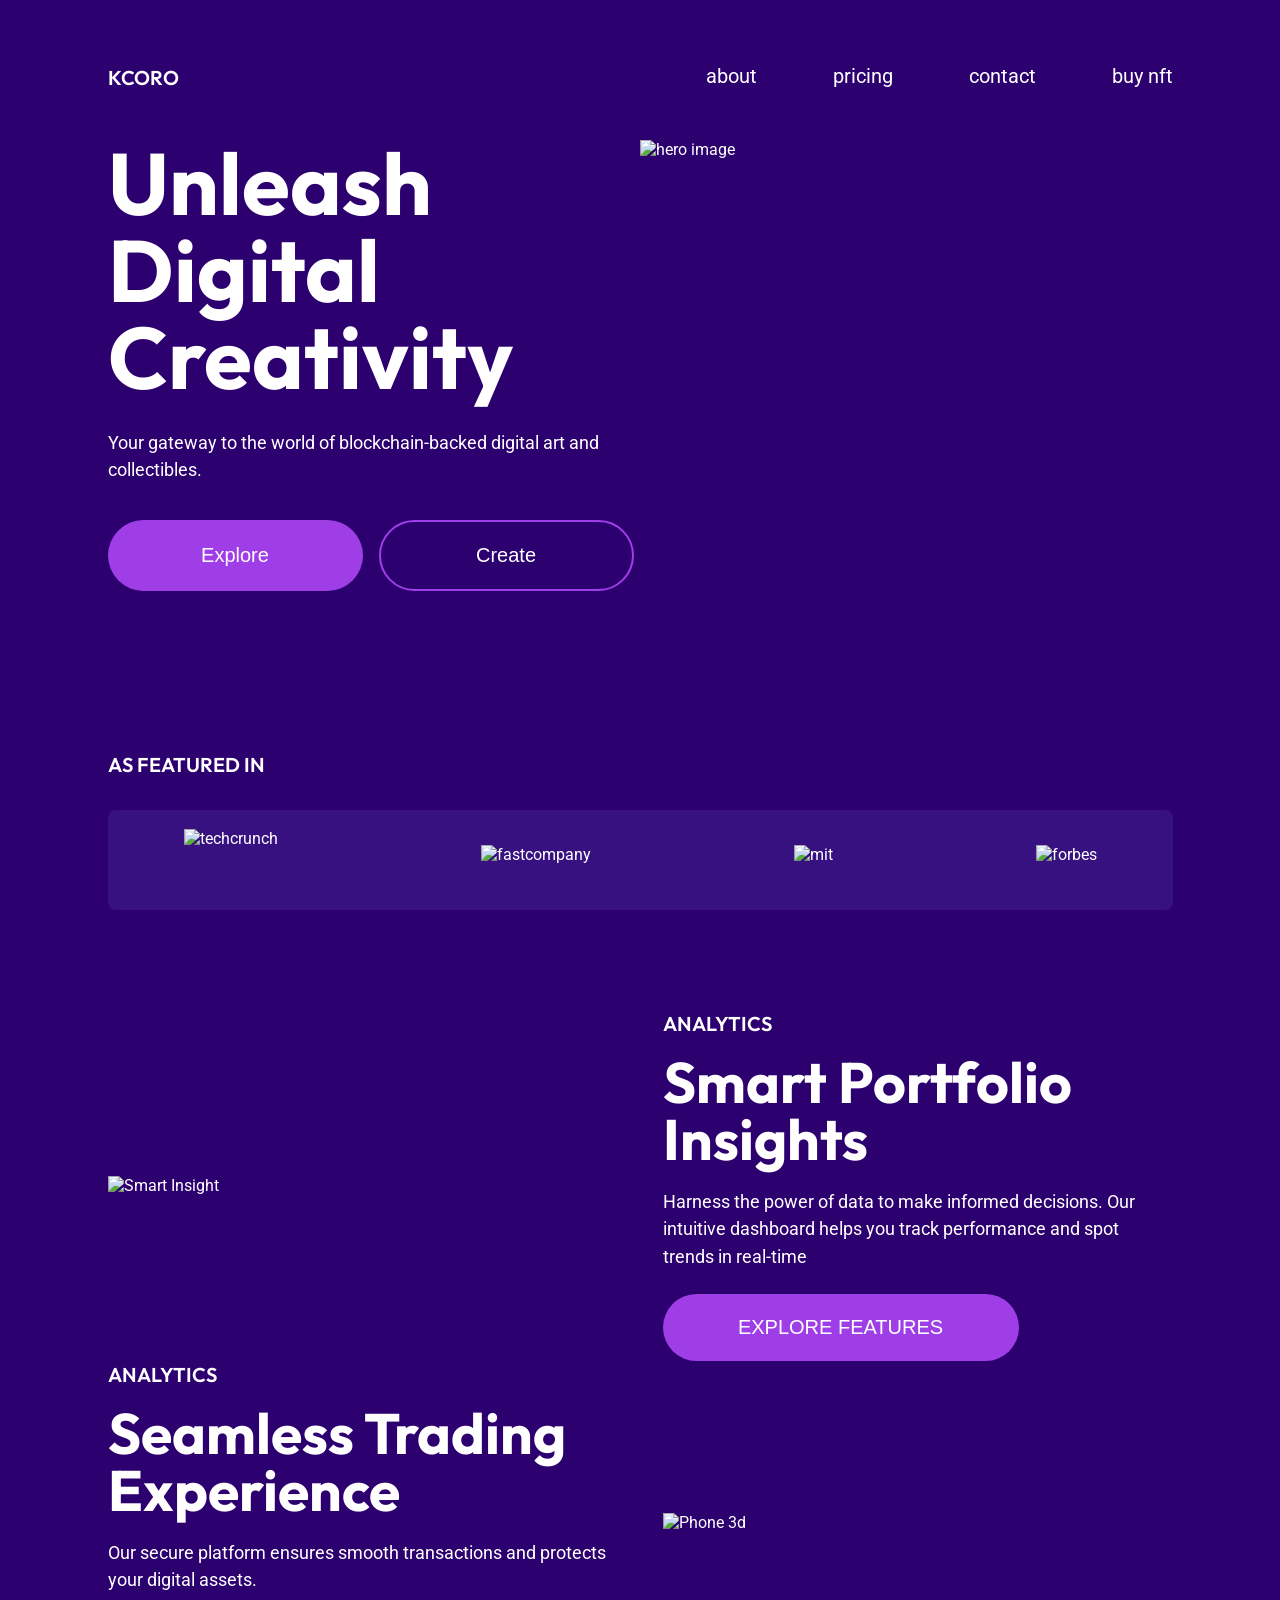
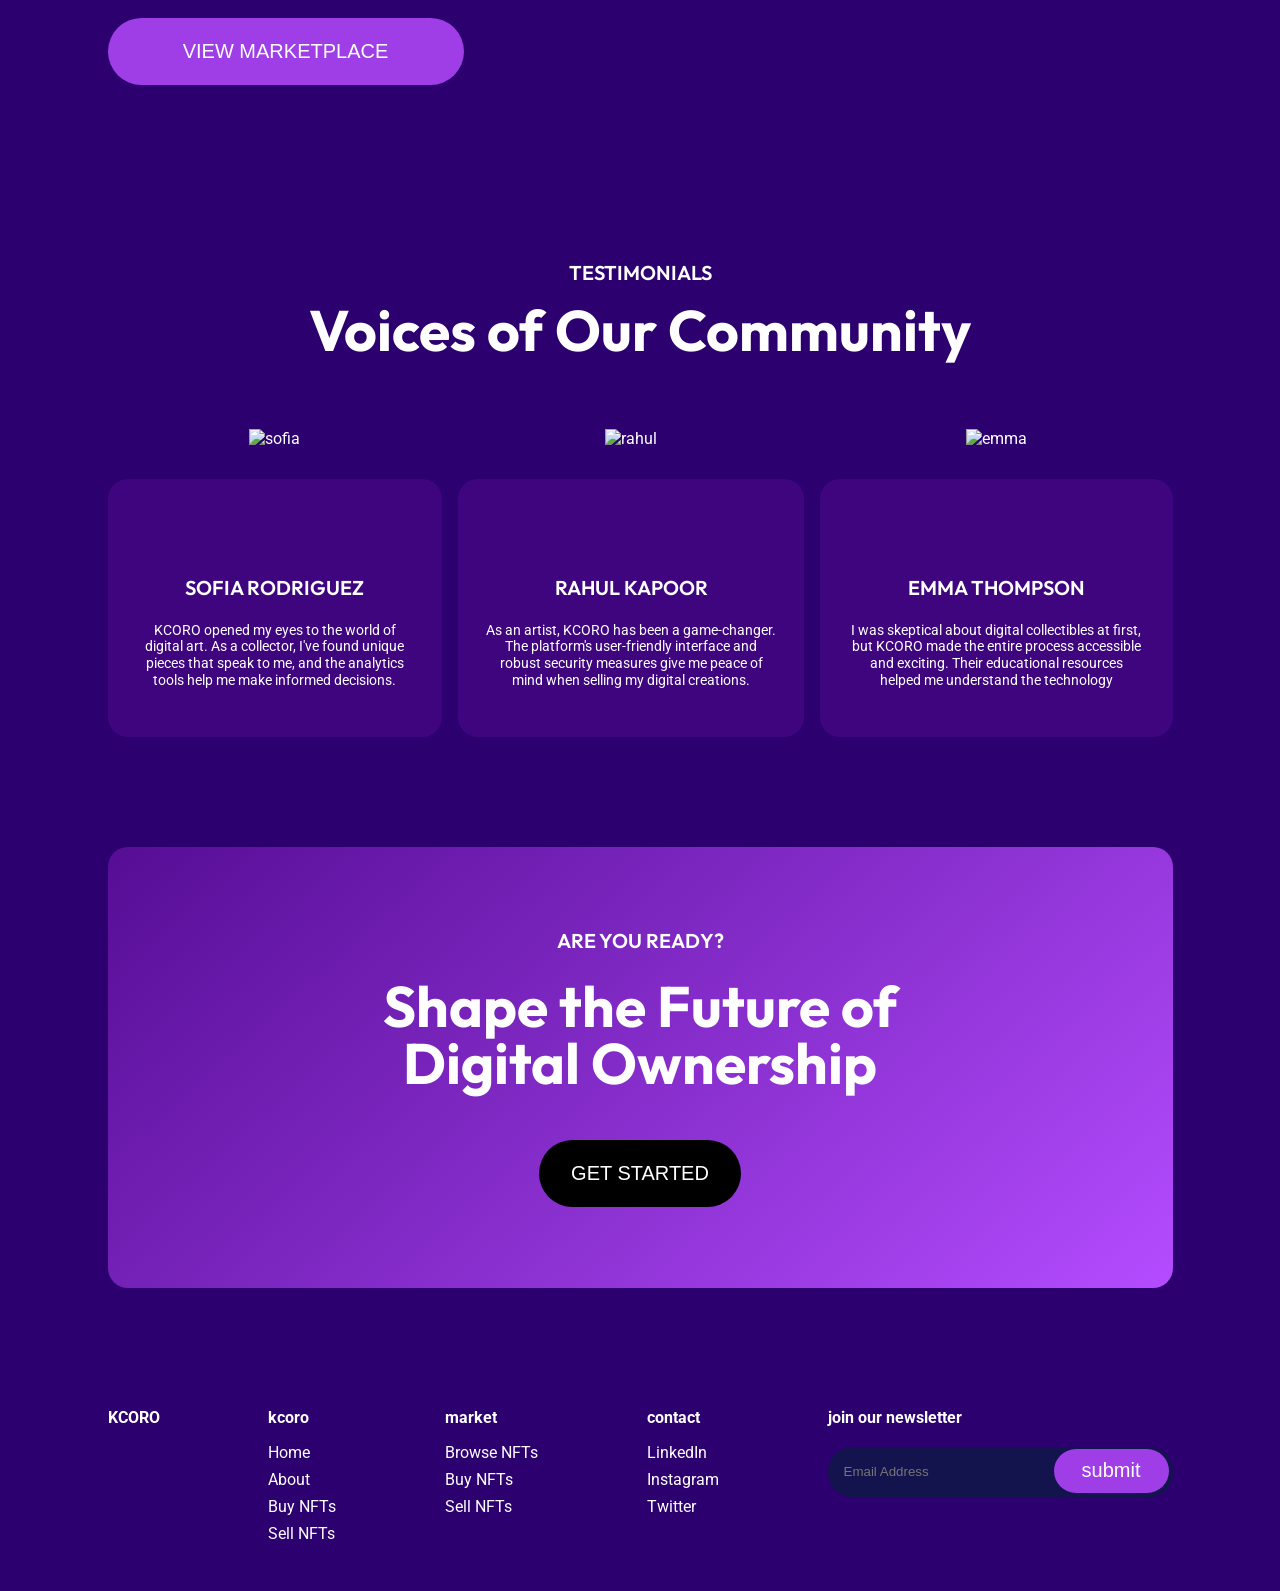
==== project8/index.html @ 93360c32 "done work" ====
<!DOCTYPE html>
<html lang="en">
  <head>
    <meta charset="UTF-8" />
    <meta name="viewport" content="width=device-width, initial-scale=1.0" />
    <title>KCORO - Website</title>
    <link rel="stylesheet" href="./style.css" />
  </head>
  <body>
    <div class="wrapper container">
      <nav>
        <div class="logo">
          <h3>KCORO</h3>
        </div>
        <ul>
          <li>
            <a href="#">about</a>
          </li>
          <li>
            <a href="#">pricing</a>
          </li>
          <li>
            <a href="#">contact</a>
          </li>
          <li>
            <a href="#">buy nft</a>
          </li>
        </ul>
      </nav>

      <!-- Hero Section  -->

      <section class="hero_section">
        <div class="content">
          <h1>Unleash Digital Creativity</h1>
          <p>
            Your gateway to the world of blockchain-backed digital art and
            collectibles.
          </p>
          <div class="btn_container">
            <button class="solid_btn">Explore</button>
            <button class="outline_btn">Create</button>
          </div>
        </div>
        <div class="image_container">
          <img src="./images/desktop.png" alt="hero image" />
        </div>
      </section>

      <!-- Brand Section -->

      <section class="brand_section">
        <h3>As Featured In</h3>
        <div class="brand_logos">
          <img src="./images/techcrunch.png" alt="techcrunch" />
          <img src="./images/fastcompany.png" alt="fastcompany" />
          <img src="./images/mit.png" alt="mit" />
          <img src="./images/forbes.png" alt="forbes" />
        </div>
      </section>

      <!-- Feature Section -->

      <section class="feature_section">
        <div class="image_container">
          <img src="./images/smart_insight.png" alt="Smart Insight" />
        </div>

        <div class="content">
          <h3>ANALYTICS</h3>
          <h2>Smart Portfolio Insights</h2>
          <p>
            Harness the power of data to make informed decisions. Our intuitive
            dashboard helps you track performance and spot trends in real-time
          </p>
          <button class="solid_btn">EXPLORE FEATURES</button>
        </div>
      </section>
      <section class="feature_section">
        <div class="content">
          <h3>ANALYTICS</h3>
          <h2>Seamless Trading Experience</h2>
          <p>
            Our secure platform ensures smooth transactions and protects your
            digital assets.
          </p>
          <button class="solid_btn">VIEW MARKETPLACE</button>
        </div>
        <div class="image_container">
          <img src="./images/phone.png" alt="Phone 3d" />
        </div>
      </section>

      <!-- Testimonial  Section  -->

      <section class="testimonial_section">
        <h3>testimonials</h3>
        <h2>Voices of Our Community</h2>

        <section class="testimonials">
          <div class="card">
            <div class="image_container">
              <img src="./images/sofia.png" alt="sofia" />
            </div>
            <h3>Sofia Rodriguez</h3>
            <p class="text-sm">
              KCORO opened my eyes to the world of digital art. As a collector,
              I've found unique pieces that speak to me, and the analytics tools
              help me make informed decisions.
            </p>
          </div>
          <div class="card">
            <div class="image_container">
              <img src="./images/rahul.png" alt="rahul" />
            </div>
            <h3>Rahul Kapoor</h3>
            <p class="text-sm">
              As an artist, KCORO has been a game-changer. The platform's
              user-friendly interface and robust security measures give me peace
              of mind when selling my digital creations.
            </p>
          </div>
          <div class="card">
            <div class="image_container">
              <img src="./images/emma.png" alt="emma" />
            </div>
            <h3>Emma Thompson</h3>
            <p class="text-sm">
              I was skeptical about digital collectibles at first, but KCORO
              made the entire process accessible and exciting. Their educational
              resources helped me understand the technology
            </p>
          </div>
        </section>
      </section>

      <!-- Ready  Section  -->

      <section class="ready_section">
        <h3>are you ready?</h3>
        <h2>
          Shape the Future of <br />
          Digital Ownership
        </h2>
        <button class="black_btn">Get Started</button>
      </section>

      <footer>
        <div class="logo">KCORO</div>

        <div class="links">
          <h4>kcoro</h4>

          <ul>
            <li>
              <a href="#">Home</a>
            </li>
            <li>
              <a href="#">About</a>
            </li>
            <li>
              <a href="#">Buy NFTs</a>
            </li>
            <li>
              <a href="#">Sell NFTs</a>
            </li>
          </ul>
        </div>
        <div class="links">
          <h4>market</h4>

          <ul>
            <li>
              <a href="#"> Browse NFTs</a>
            </li>
            <li>
              <a href="#"> Buy NFTs</a>
            </li>

            <li>
              <a href="#">Sell NFTs</a>
            </li>
          </ul>
        </div>
        <div class="links">
          <h4>contact</h4>
          <ul>
            <li>
              <a href="#">LinkedIn</a>
            </li>
            <li>
              <a href="#"> Instagram</a>
            </li>

            <li>
              <a href="#">Twitter</a>
            </li>
          </ul>
        </div>

        <div class="newsletter">
          <h4>join our newsletter</h4>

          <div class="input_container">
            <input type="text" placeholder="Email Address" />
            <button>submit</button>
          </div>
        </div>
      </footer>

      <div class="bottom_bar"></div>
    </div>
    <img class="grad_bg" src="./images/bg-grad.svg" alt="" />
  </body>
</html>
---- project8/style.css ----
@import url("https://fonts.googleapis.com/css2?family=Cabin:ital,wght@0,400..700;1,400..700&family=Outfit:wght@100..900&family=Roboto:ital,wght@0,100;0,300;0,400;0,500;0,700;0,900;1,100;1,300;1,400;1,500;1,700;1,900&display=swap");

:root {
  --font-heading: "Outfit", sans-serif;
  --font-body: "Roboto", sans-serif;
  --bg-color: #2d0070;
  --foreground-color: white;
  --primary-color: #9f3ee7;
}

* {
  margin: 0;
  padding: 0;
  box-sizing: border-box;
}

html,
body {
  font-family: var(--font-body);
  background-color: var(--bg-color);
  color: white;
}

h1 {
  font-size: 87px;
  font-family: var(--font-heading);
}

h2 {
  font-size: 57px;
  line-height: 1;
  font-family: var(--font-heading);
}

h3 {
  font-size: 20px;
  line-height: 27.5px;
  letter-spacing: 10%;
  font-weight: 600;
  text-transform: uppercase;
  font-family: var(--font-heading);
}

p {
  font-size: 18px;
  line-height: 27.5px;
  font-family: var(--font-body);
}

li {
  font-size: 20px;
  color: white;
  font-family: var(--font-body);
}

a {
  text-decoration: none;
  color: white;
  transition: 0.3s ease-in-out;

  &:hover {
    text-decoration: underline;
  }
}

.text-md {
  font-size: 16px;
  font-family: var(--font-body);
}

.text-sm {
  font-size: 14px;
  line-height: 120%;
  font-family: var(--font-body);
}

button {
  padding: 22px 32px;
  font-size: 20px;
  border-radius: 9999px;
}

.solid_btn {
  background-color: var(--primary-color);
  color: white;
  border: none;
}

.outline_btn {
  background-color: transparent;
  color: white;
  border: 2px solid var(--primary-color);
}
.black_btn {
  background-color: black;
  color: white;
  border: none;
}

/* Nav Section */

.container {
  max-width: 1065px;
  margin: 0 auto;
}

nav {
  display: flex;
  margin-top: 64px;
  margin-bottom: 48px;
  justify-content: space-between;

  ul {
    display: flex;
    list-style: none;

    gap: 76px;
  }
}

/* Hero Section */

.hero_section {
  display: flex;

  .content {
    flex: 1;
    h1 {
      line-height: 1;
    }
    p {
      margin-top: 28px;
    }
  }

  .btn_container {
    margin-top: 36px;
    display: flex;
    gap: 16px;
    button {
      width: 255px;
    }
  }

  .image_container {
    flex: 1;
  }
  .image_container img {
    width: 100%;
  }
}

/* Brand Section */

.brand_section {
  margin-top: 160px;
  .brand_logos {
    height: 100px;
    display: flex;
    align-items: center;
    padding: 19px 76px;
    gap: 16px;
    margin-top: 32px;
    justify-content: space-between;
    border-radius: 8px;
    background-color: rgba(99, 88, 189, 0.2);
  }

  .brand_logos img {
    &:first-child {
      height: 100%;
    }

    height: 50%;
  }

  margin-bottom: 100px;
}

/* Features Section */

.feature_section {
  display: flex;
  align-items: center;
  gap: 45px;
  .image_container {
    flex: 1;
  }
  .image_container img {
    width: 100%;
  }

  .content {
    flex: 1;

    h2 {
      margin-top: 16px;
      margin-bottom: 20px;
    }

    button {
      margin-top: 24px;
      min-width: 356px;
    }
  }
}

/* Testimonial Section */

.testimonial_section {
  text-align: center;
  margin-top: 174px;
  h2 {
    margin-top: 16px;
  }
  .testimonials {
    margin-top: 120px;
    margin-bottom: 110px;
    display: flex;
    gap: 16px;
    .card {
      display: flex;
      flex-direction: column;
      justify-content: center;
      padding-top: 95px;
      padding-bottom: 48px;
      padding-left: 28px;
      padding-right: 28px;
      position: relative;
      background: #3e057f;
      border-radius: 20px;
      gap: 20px;
      .image_container {
        position: absolute;
        top: -50px;
        left: 50%;
        transform: translateX(-50%);
        width: 138px;
      }

      .image_container img {
        height: 138px;
        width: 138px;
      }
    }
  }
}

/* Ready Section */

.ready_section {
  display: flex;
  flex-direction: column;
  justify-content: center;
  text-align: center;
  background: linear-gradient(318deg, #b44cff 0%, #560d95 100%);
  height: 441px;
  border-radius: 20px;
  h2 {
    margin-top: 24px;
    margin-bottom: 48px;
  }
  button {
    max-width: 255px;
    margin: 0 auto;
    text-transform: uppercase;
  }
}

/* Footer  */

footer {
  display: flex;
  margin-top: 120px;
  margin-bottom: 48px;
  font-size: 16px;
  justify-content: space-between;
  .logo {
    font-weight: bold;
  }
  .links {
    h4 {
    }

    ul {
      margin-top: 16px;
      list-style: none;
      display: flex;
      gap: 8px;
      flex-direction: column;
      li {
        font-size: 16px;
      }
    }
  }
  .newsletter {
    .input_container {
      margin-top: 20px;
      width: 345px;
      background: #13134d;
      position: relative;
      border-radius: 9999px;
      input {
        border-radius: 9999px;
        padding: 0 16px;
        height: 50px;
        background: #13134d;
        width: 100%;
        border: none;
      }
      button {
        position: absolute;
        right: 4px;
        border-radius: 9999px;
        padding: 0;
        margin-top: 2px;
        background: var(--primary-color);
        border: none;
        color: white;
        width: 115px;
        height: 44px !important;
      }
    }
  }
}
.wrapper {
  overflow: hidden;
  z-index: 10;
  position: relative;
}
.bottom_bar {
}

.grad_bg {
  position: absolute;
  top: 0;
  width: 100%;
  z-index: 1;
}
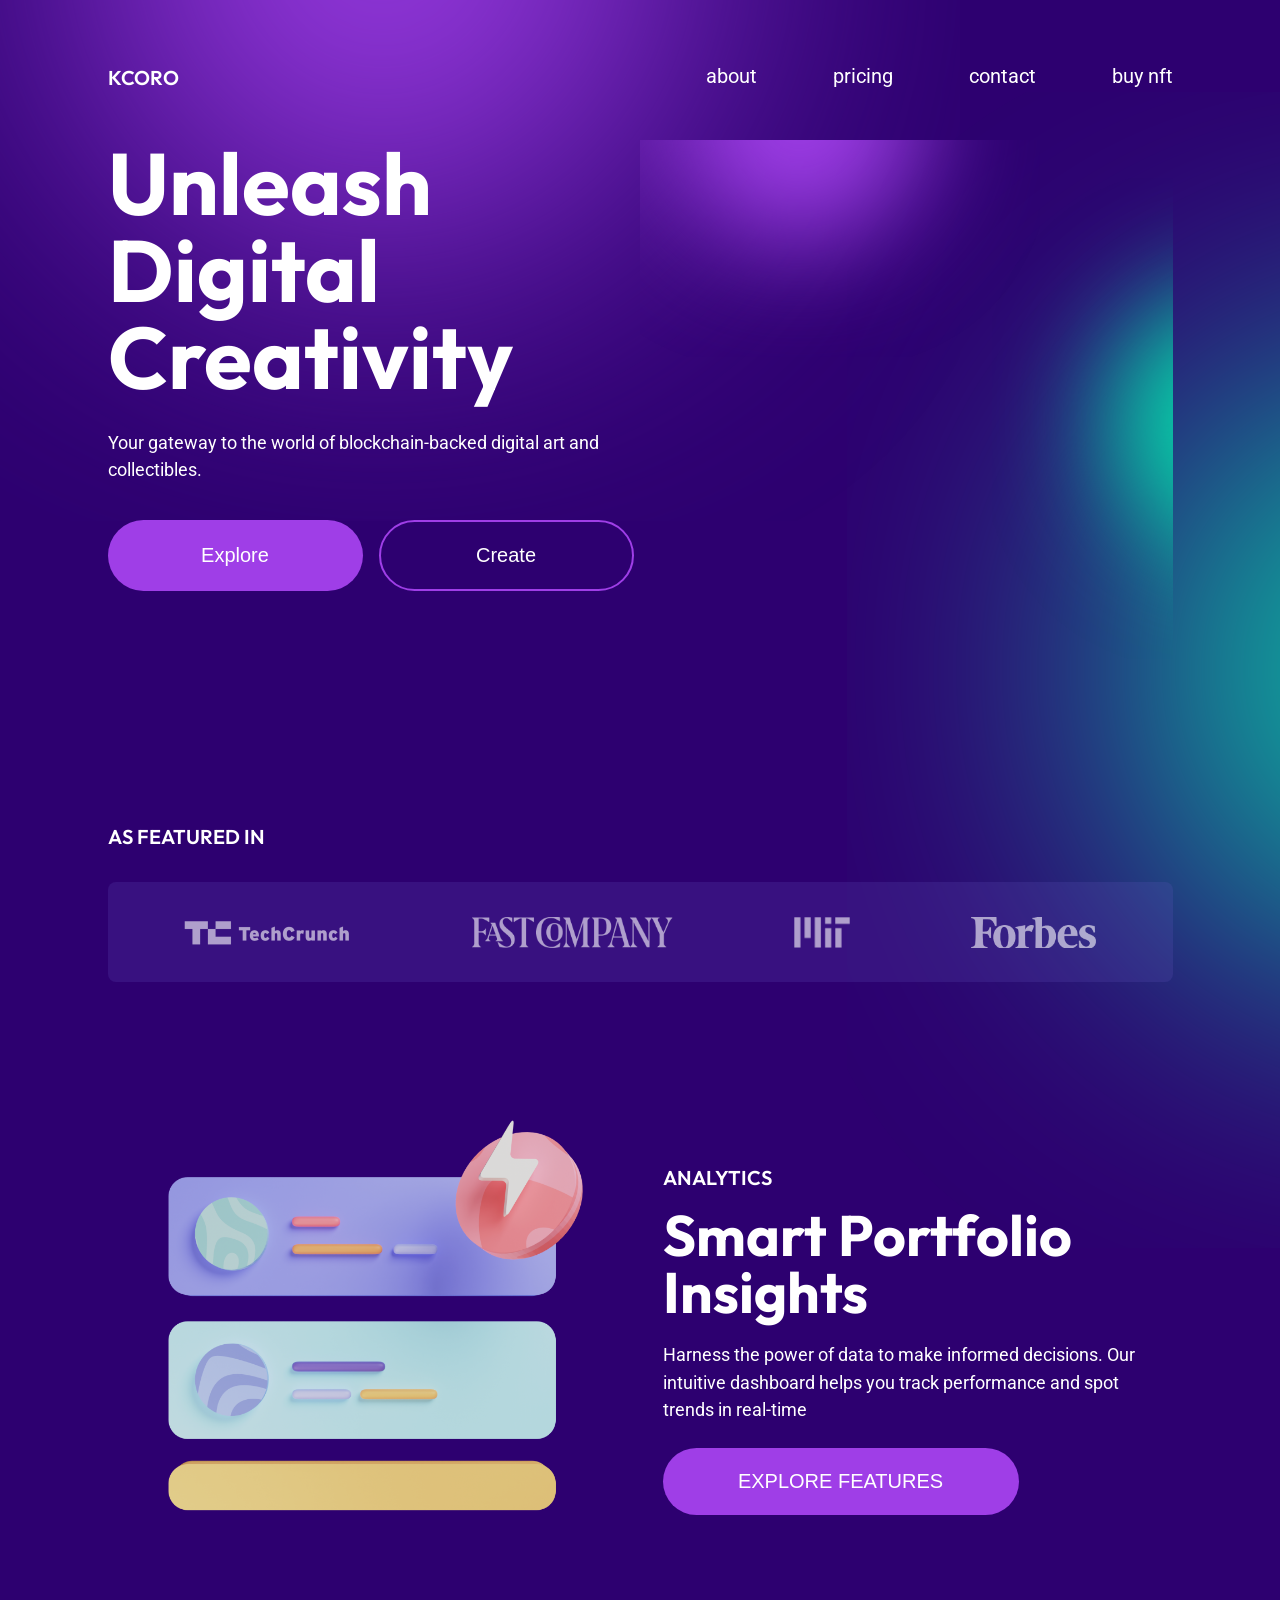
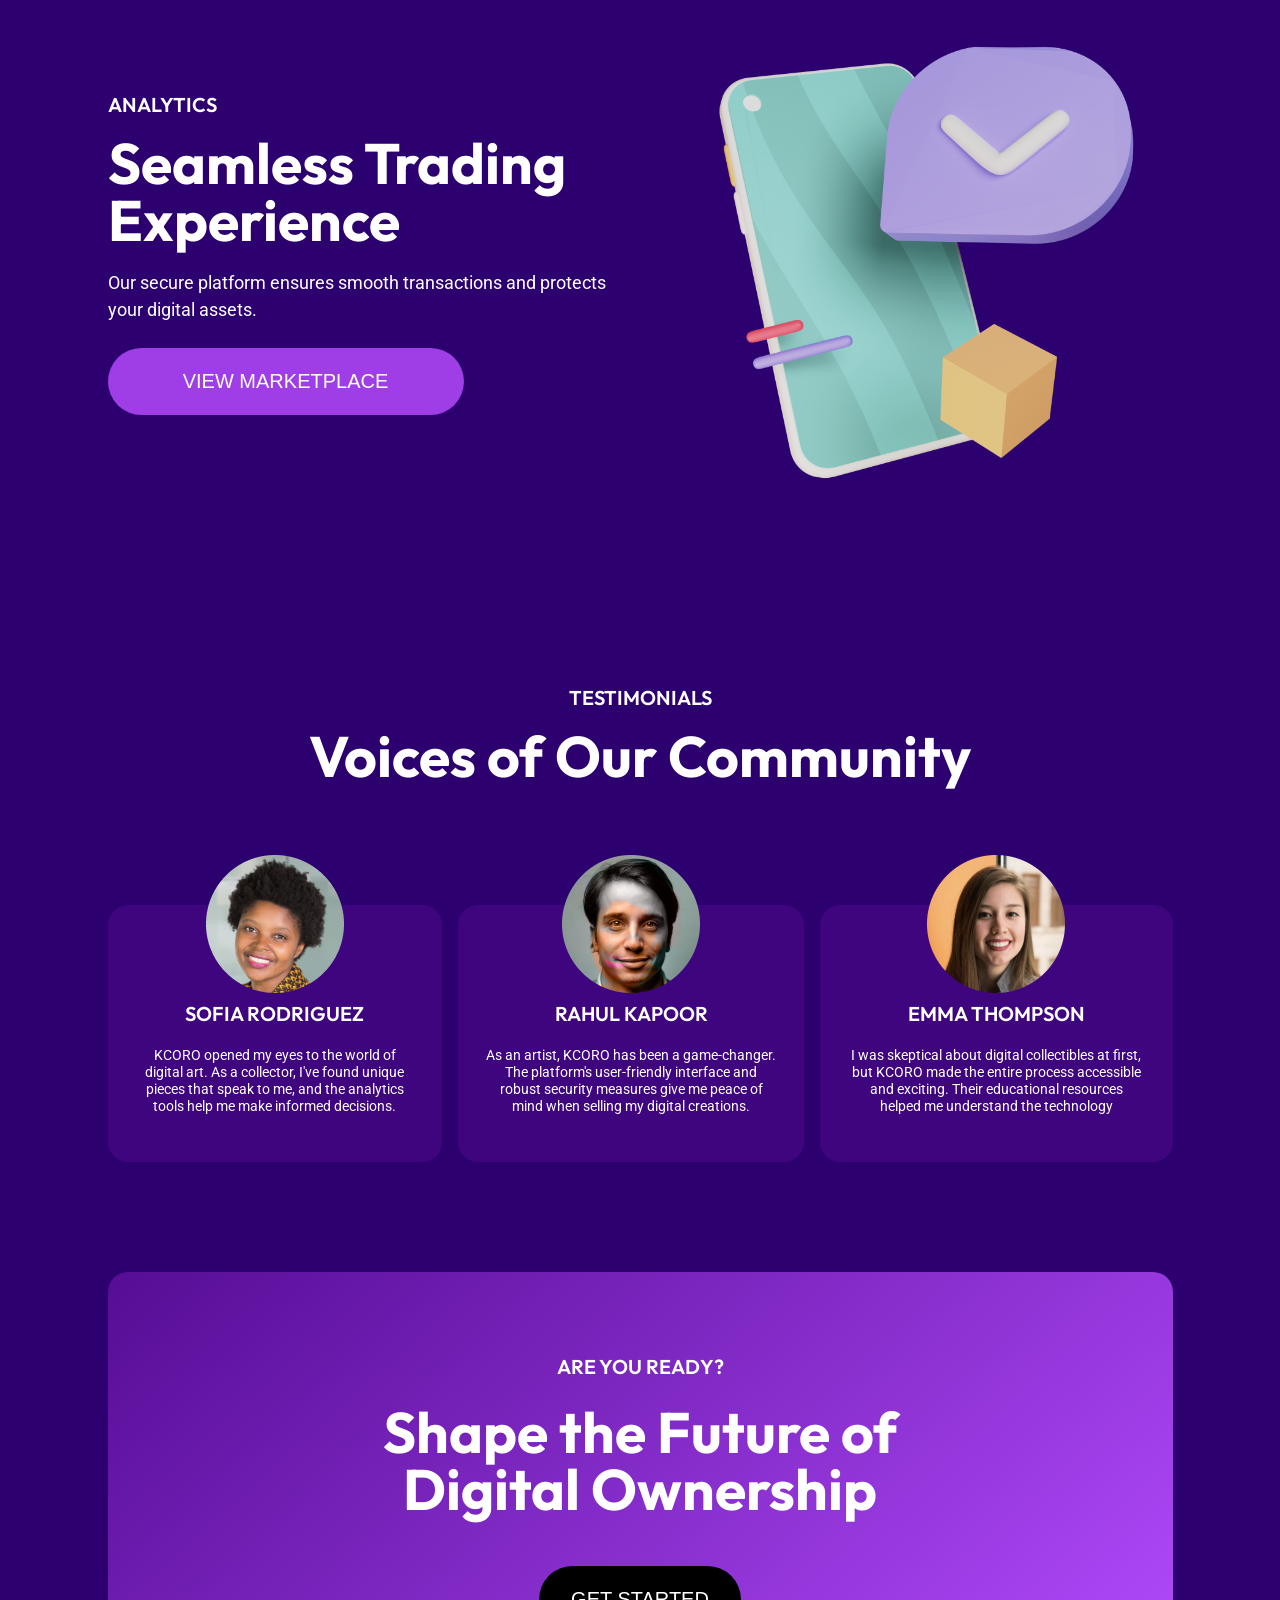
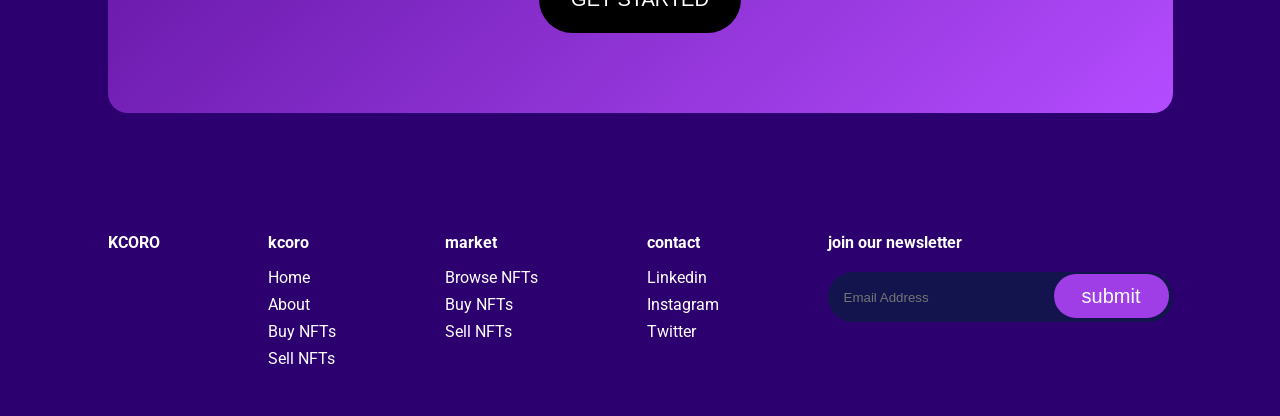
==== commit 0976c2a3: "work done$" ====
--- a/project8/index.html
+++ b/project8/index.html
@@ -43,7 +43,7 @@
           </div>
         </div>
         <div class="image_container">
-          <img src="./images/desktop.png" alt="hero image" />
+          <img src="img/bg-grad.svg" alt="hero image" />
         </div>
       </section>
 
@@ -52,10 +52,10 @@
       <section class="brand_section">
         <h3>As Featured In</h3>
         <div class="brand_logos">
-          <img src="./images/techcrunch.png" alt="techcrunch" />
-          <img src="./images/fastcompany.png" alt="fastcompany" />
-          <img src="./images/mit.png" alt="mit" />
-          <img src="./images/forbes.png" alt="forbes" />
+          <img src="./img/techcrunch.png" alt="techcrunch" />
+          <img src="./img/fastcompany.png" alt="fastcompany" />
+          <img src="./img/mit.png" alt="mit" />
+          <img src="./img/forbes.png" alt="forbes" />
         </div>
       </section>
 
@@ -63,7 +63,7 @@
 
       <section class="feature_section">
         <div class="image_container">
-          <img src="./images/smart_insight.png" alt="Smart Insight" />
+          <img src="./img/smart_insight.png" alt="Smart Insight" />
         </div>
 
         <div class="content">
@@ -87,7 +87,7 @@
           <button class="solid_btn">VIEW MARKETPLACE</button>
         </div>
         <div class="image_container">
-          <img src="./images/phone.png" alt="Phone 3d" />
+          <img src="./img/phone.png" alt="Phone 3d" />
         </div>
       </section>
 
@@ -100,7 +100,7 @@
         <section class="testimonials">
           <div class="card">
             <div class="image_container">
-              <img src="./images/sofia.png" alt="sofia" />
+              <img src="./img/sofia.png" alt="sofia" />
             </div>
             <h3>Sofia Rodriguez</h3>
             <p class="text-sm">
@@ -111,7 +111,7 @@
           </div>
           <div class="card">
             <div class="image_container">
-              <img src="./images/rahul.png" alt="rahul" />
+              <img src="./img/rahul.png" alt="rahul" />
             </div>
             <h3>Rahul Kapoor</h3>
             <p class="text-sm">
@@ -122,7 +122,7 @@
           </div>
           <div class="card">
             <div class="image_container">
-              <img src="./images/emma.png" alt="emma" />
+              <img src="./img/emma.png" alt="emma" />
             </div>
             <h3>Emma Thompson</h3>
             <p class="text-sm">
@@ -186,7 +186,7 @@
           <h4>contact</h4>
           <ul>
             <li>
-              <a href="#">LinkedIn</a>
+              <a href="#">Linkedin</a>
             </li>
             <li>
               <a href="#"> Instagram</a>
@@ -210,6 +210,6 @@
 
       <div class="bottom_bar"></div>
     </div>
-    <img class="grad_bg" src="./images/bg-grad.svg" alt="" />
+    <img class="grad_bg" src="./img/bg-grad.svg" alt="" />
   </body>
 </html>
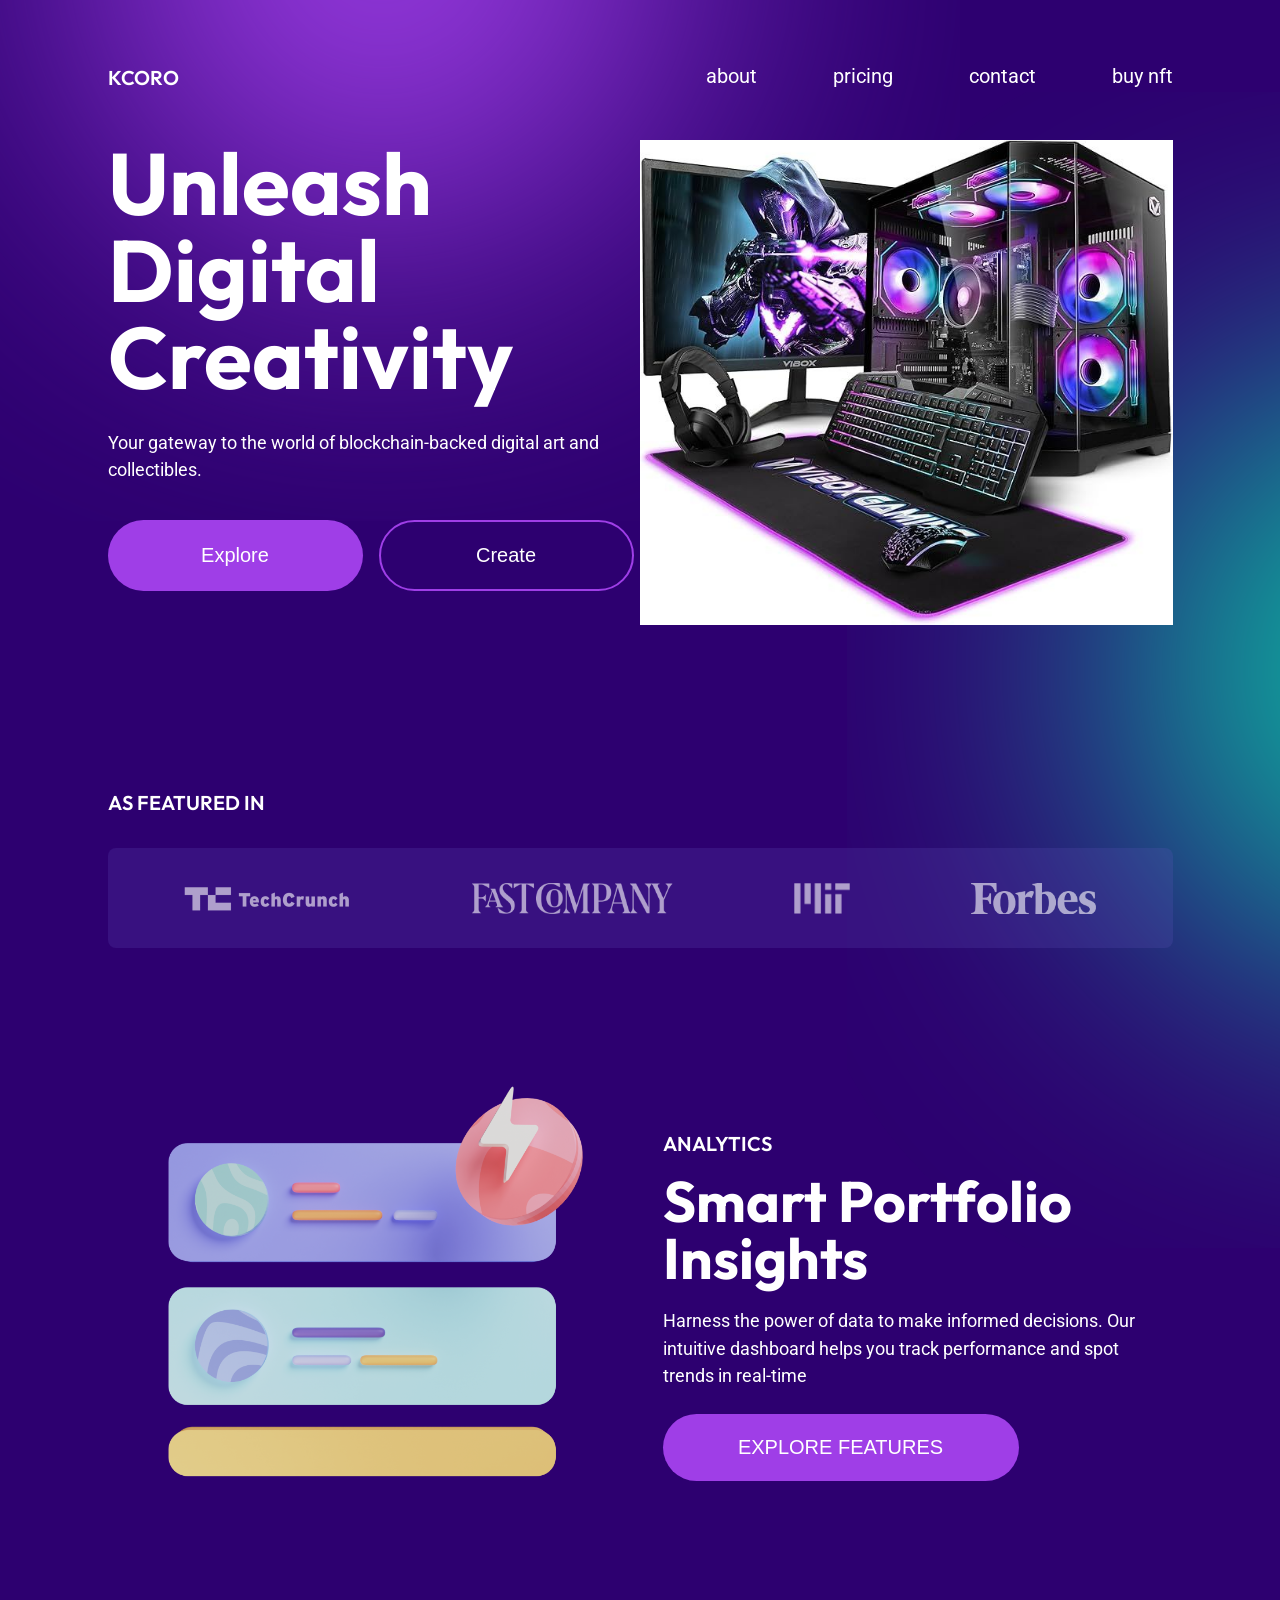
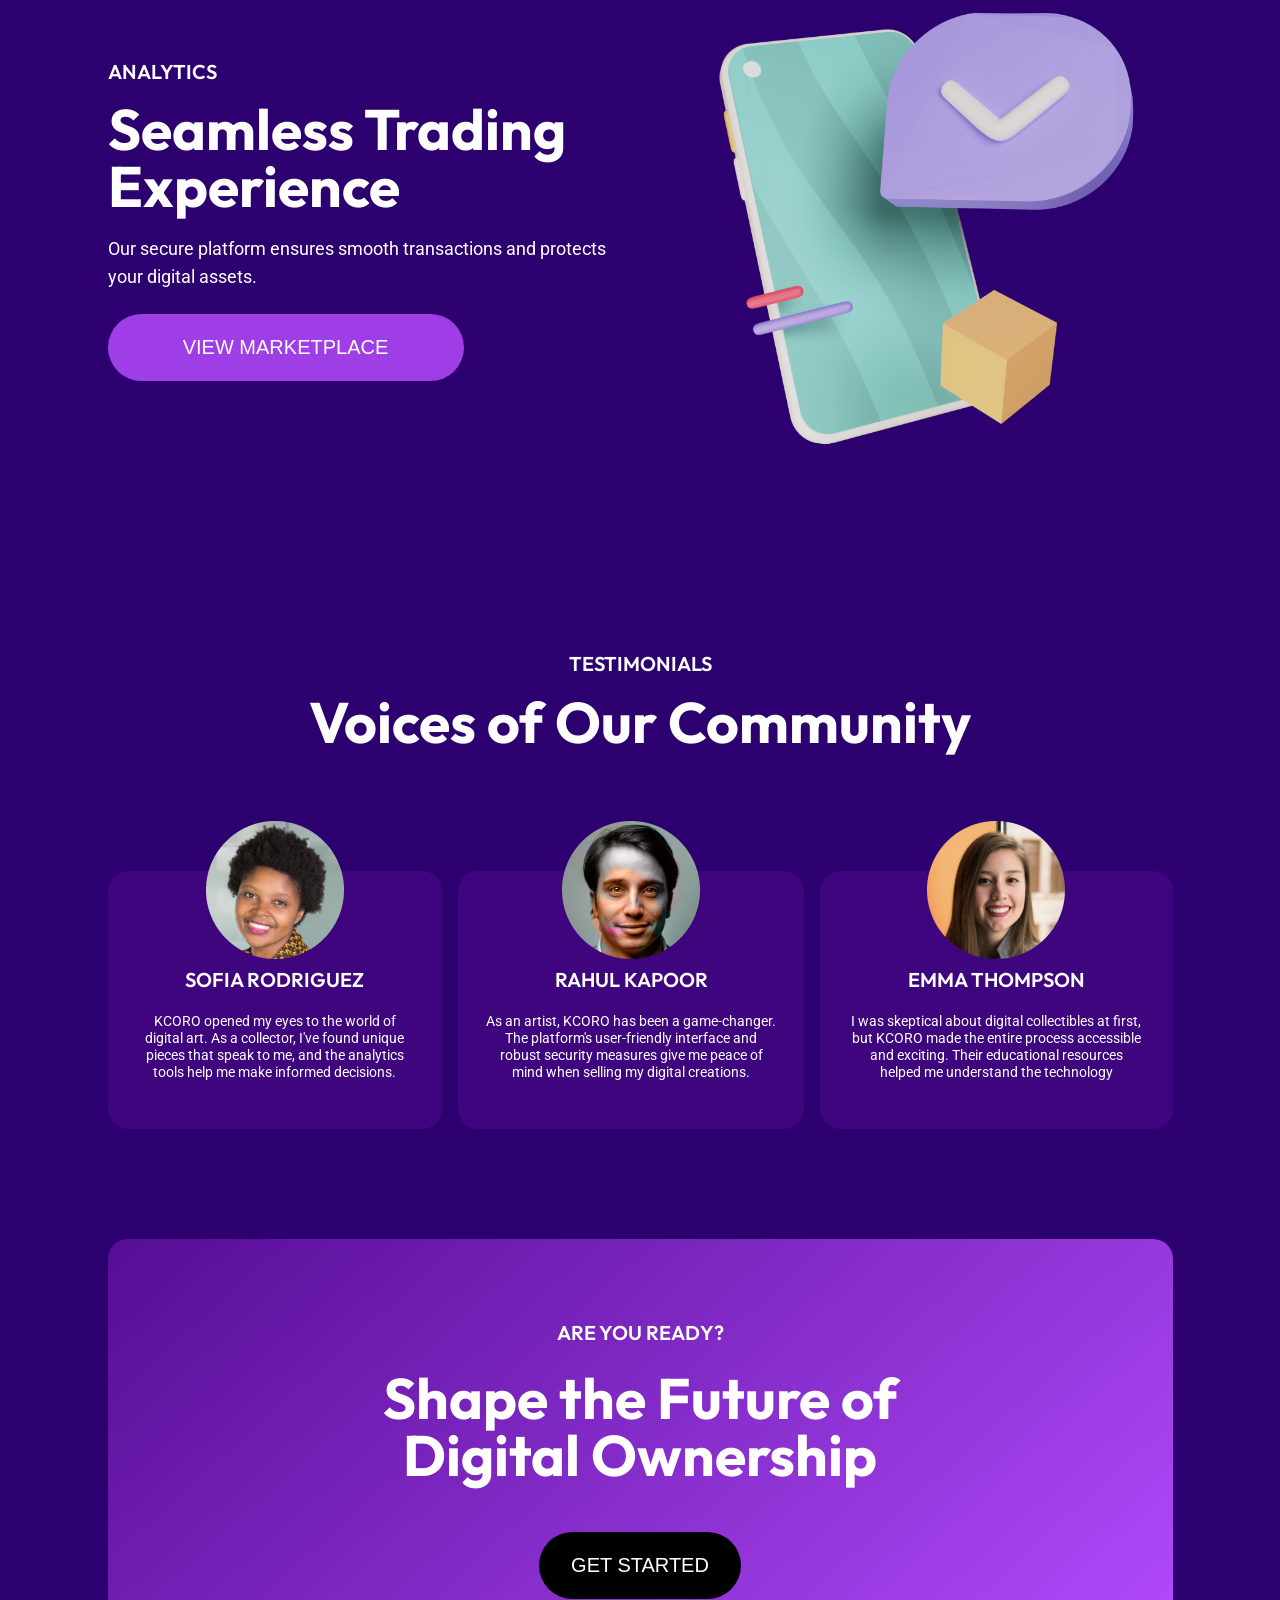
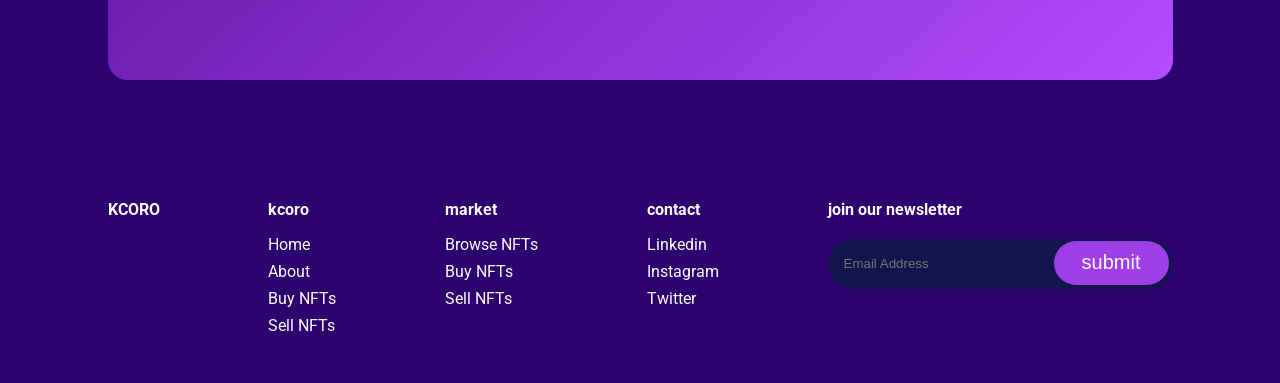
==== commit 89f9b35c: "Happy Diwali 2026 !" ====
--- a/project8/index.html
+++ b/project8/index.html
@@ -43,7 +43,7 @@
           </div>
         </div>
         <div class="image_container">
-          <img src="img/bg-grad.svg" alt="hero image" />
+          <img src="img/desktop.png" alt="desktop image" />
         </div>
       </section>
 
